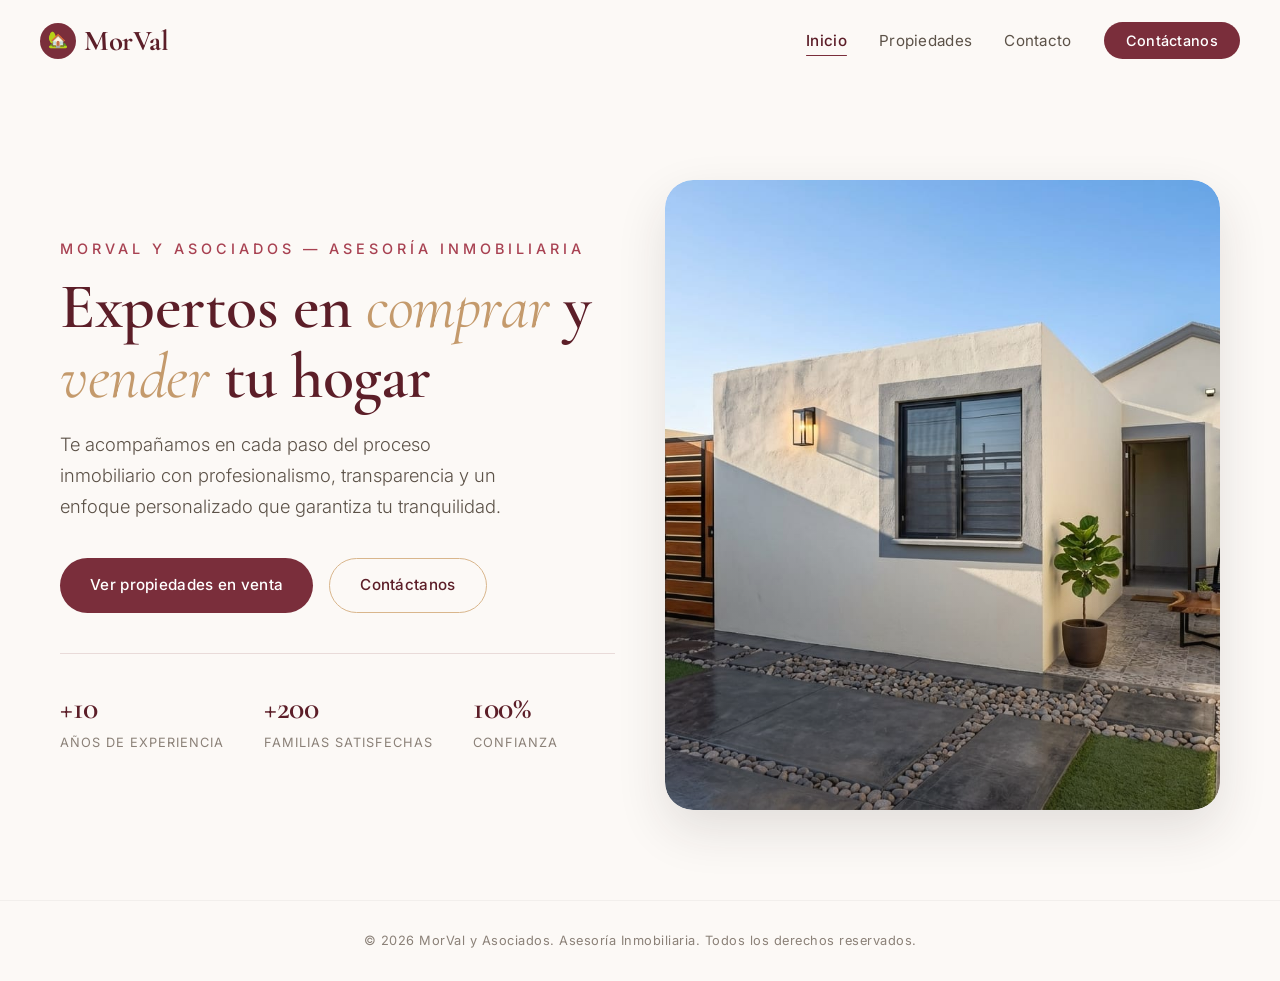
==== index.html @ b3f65556 "Add files via upload" ====
<!DOCTYPE html>
<html lang="es">
<head>
    <meta charset="UTF-8">
    <meta name="viewport" content="width=device-width, initial-scale=1.0">
    <title>MorVal y Asociados — Asesoría Inmobiliaria</title>
    <link href="https://fonts.googleapis.com/css2?family=Cormorant+Garamond:ital,wght@0,300;0,400;0,500;0,600;0,700;1,300;1,400&family=Inter:wght@300;400;500;600&display=swap" rel="stylesheet">
    <link rel="stylesheet" href="estilos.css">
</head>
<body>
    <nav class="navbar" id="navbar">
        <a href="index.html" class="navbar-brand">
            <span class="icon">🏡</span> MorVal
        </a>
        <ul class="nav-links" id="navLinks">
            <li><a href="index.html" class="active">Inicio</a></li>
            <li><a href="catalogo.html">Propiedades</a></li>
            <li><a href="contacto.html">Contacto</a></li>
            <li><a href="contacto.html" class="btn-contact-nav">Contáctanos</a></li>
        </ul>
        <button class="menu-toggle" id="menuToggle" aria-label="Menú">
            <span></span><span></span><span></span>
        </button>
    </nav>

    <main class="page-content">
        <div class="hero">
            <div class="hero-content">
                <p class="hero-eyebrow">MorVal y Asociados — Asesoría Inmobiliaria</p>
                <h1 class="hero-title">Expertos en <span>comprar</span> y <span>vender</span> tu hogar</h1>
                <p class="hero-subtitle">
                    Te acompañamos en cada paso del proceso inmobiliario con profesionalismo, transparencia y un enfoque personalizado que garantiza tu tranquilidad.
                </p>
                <div class="hero-buttons">
                    <a href="catalogo.html" class="btn btn-primary">Ver propiedades en venta</a>
                    <a href="contacto.html" class="btn btn-outline">Contáctanos</a>
                </div>
                <div class="hero-stats">
                    <div class="hero-stat">
                        <div class="hero-stat-number">+10</div>
                        <div class="hero-stat-label">Años de experiencia</div>
                    </div>
                    <div class="hero-stat">
                        <div class="hero-stat-number">+200</div>
                        <div class="hero-stat-label">Familias satisfechas</div>
                    </div>
                    <div class="hero-stat">
                        <div class="hero-stat-number">100%</div>
                        <div class="hero-stat-label">Confianza</div>
                    </div>
                </div>
            </div>
            <div class="hero-image">
                <img src="imagenes_casas/casa_inicio.jpeg"
                alt="Casa elegante" loading="eager">
            </div>
        </div>
    </main>

    <footer class="footer">
        © 2026 MorVal y Asociados. Asesoría Inmobiliaria. Todos los derechos reservados.
    </footer>

    <script src="script.js"></script>
</body>
</html>
---- estilos.css ----
:root {
    --bg-cream: #FCF9F6;
    --bg-warm: #F7F1EA;
    --wine: #7A2E3B;
    --wine-light: #A84252;
    --wine-dark: #5C1E28;
    --gold: #C49A6C;
    --gold-light: #D9B68C;
    --text-dark: #2C241E;
    --text-medium: #5C5248;
    --text-light: #8B8178;
    --white: #FFFFFF;
    --shadow-sm: 0 2px 12px rgba(44, 36, 30, 0.06);
    --shadow-md: 0 8px 32px rgba(44, 36, 30, 0.10);
    --shadow-lg: 0 20px 50px rgba(44, 36, 30, 0.12);
    --radius-sm: 8px;
    --radius-md: 14px;
    --radius-lg: 22px;
    --radius-xl: 28px;
    --transition: 0.35s cubic-bezier(0.25, 0.1, 0.25, 1);
}

* {
    margin: 0;
    padding: 0;
    box-sizing: border-box;
}

html {
    scroll-behavior: smooth;
}

body {
    font-family: 'Inter', sans-serif;
    background-color: var(--bg-cream);
    color: var(--text-dark);
    line-height: 1.6;
    overflow-x: hidden;
    -webkit-font-smoothing: antialiased;
}

/* ========== NAVBAR ========== */
.navbar {
    position: fixed;
    top: 0;
    left: 0;
    width: 100%;
    z-index: 1000;
    padding: 18px 40px;
    display: flex;
    align-items: center;
    justify-content: space-between;
    transition: var(--transition);
    background: transparent;
}

.navbar.scrolled {
    background: rgba(252, 249, 246, 0.92);
    backdrop-filter: blur(18px);
    -webkit-backdrop-filter: blur(18px);
    box-shadow: var(--shadow-sm);
    padding: 12px 40px;
}

.navbar-brand {
    font-family: 'Cormorant Garamond', serif;
    font-size: 1.8rem;
    font-weight: 700;
    color: var(--wine-dark);
    letter-spacing: -0.5px;
    text-decoration: none;
    display: flex;
    align-items: center;
    gap: 8px;
    cursor: pointer;
}

.navbar-brand .icon {
    width: 36px;
    height: 36px;
    background: var(--wine);
    border-radius: 50%;
    display: flex;
    align-items: center;
    justify-content: center;
    font-size: 1rem;
    color: white;
    transition: var(--transition);
}

.navbar.scrolled .navbar-brand .icon {
    background: var(--wine-dark);
}

.nav-links {
    display: flex;
    list-style: none;
    gap: 32px;
    align-items: center;
}

.nav-links a {
    text-decoration: none;
    color: var(--text-medium);
    font-size: 0.95rem;
    font-weight: 400;
    letter-spacing: 0.3px;
    transition: var(--transition);
    position: relative;
    padding: 6px 0;
    cursor: pointer;
}

.nav-links a::after {
    content: '';
    position: absolute;
    bottom: 0;
    left: 0;
    width: 0%;
    height: 1.5px;
    background: var(--wine);
    transition: var(--transition);
    border-radius: 2px;
}

.nav-links a:hover {
    color: var(--text-dark);
}
.nav-links a:hover::after {
    width: 100%;
}
.nav-links a.active {
    color: var(--wine-dark);
    font-weight: 500;
}
.nav-links a.active::after {
    width: 100%;
}

.btn-contact-nav {
    background: var(--wine);
    color: white !important;
    padding: 10px 22px !important;
    border-radius: 50px;
    font-weight: 500 !important;
    letter-spacing: 0.3px;
    transition: var(--transition);
    font-size: 0.9rem !important;
    cursor: pointer;
    border: none;
}
.btn-contact-nav:hover {
    background: var(--wine-dark);
    transform: translateY(-2px);
    box-shadow: var(--shadow-md);
}
.btn-contact-nav::after {
    display: none !important;
}

.menu-toggle {
    display: none;
    flex-direction: column;
    gap: 6px;
    cursor: pointer;
    z-index: 1001;
    background: none;
    border: none;
    padding: 6px;
}
.menu-toggle span {
    width: 26px;
    height: 2px;
    background: var(--text-dark);
    border-radius: 3px;
    transition: var(--transition);
}

/* ========== PAGE CONTENT ========== */
.page-content {
    min-height: 100vh;
    padding-top: 90px;
}

/* ========== HOME PAGE ========== */
.hero {
    display: flex;
    align-items: center;
    min-height: calc(100vh - 90px);
    padding: 0 60px;
    gap: 50px;
}

.hero-content {
    flex: 1;
    z-index: 2;
}

.hero-eyebrow {
    font-family: 'Inter', sans-serif;
    font-size: 0.9rem;
    letter-spacing: 4px;
    text-transform: uppercase;
    color: var(--wine-light);
    margin-bottom: 12px;
    font-weight: 500;
}

.hero-title {
    font-family: 'Cormorant Garamond', serif;
    font-size: 4rem;
    font-weight: 600;
    line-height: 1.1;
    color: var(--wine-dark);
    margin-bottom: 16px;
    letter-spacing: -0.5px;
}
.hero-title span {
    color: var(--gold);
    font-style: italic;
    font-weight: 400;
}

.hero-subtitle {
    font-size: 1.15rem;
    color: var(--text-medium);
    max-width: 460px;
    margin-bottom: 36px;
    line-height: 1.7;
    font-weight: 300;
}

.hero-buttons {
    display: flex;
    gap: 16px;
    flex-wrap: wrap;
}

.btn {
    padding: 14px 30px;
    border-radius: 50px;
    font-size: 0.95rem;
    font-weight: 500;
    letter-spacing: 0.3px;
    cursor: pointer;
    transition: var(--transition);
    text-decoration: none;
    display: inline-flex;
    align-items: center;
    gap: 8px;
    border: none;
    font-family: 'Inter', sans-serif;
}

.btn-primary {
    background: var(--wine);
    color: white;
}
.btn-primary:hover {
    background: var(--wine-dark);
    transform: translateY(-3px);
    box-shadow: var(--shadow-lg);
}

.btn-outline {
    background: transparent;
    color: var(--wine-dark);
    border: 1.5px solid var(--gold-light);
}
.btn-outline:hover {
    background: var(--gold-light);
    border-color: var(--gold-light);
    color: white;
    transform: translateY(-3px);
    box-shadow: var(--shadow-md);
}

.hero-image {
    flex: 1;
    position: relative;
    height: 70vh;
    min-height: 500px;
    border-radius: var(--radius-xl);
    overflow: hidden;
    box-shadow: var(--shadow-lg);
    z-index: 1;
}
.hero-image img {
    width: 100%;
    height: 100%;
    object-fit: cover;
    border-radius: var(--radius-xl);
    transition: transform 1.2s ease;
}
.hero-image:hover img {
    transform: scale(1.04);
}

.hero-image::before {
    content: '';
    position: absolute;
    inset: 0;
    background: linear-gradient(180deg, transparent 55%, rgba(44, 36, 30, 0.3) 100%);
    border-radius: var(--radius-xl);
    z-index: 2;
    pointer-events: none;
}

.hero-stats {
    display: flex;
    gap: 40px;
    margin-top: 40px;
    padding-top: 28px;
    border-top: 1px solid rgba(122, 46, 59, 0.15);
}
.hero-stat {
    text-align: left;
}
.hero-stat-number {
    font-family: 'Cormorant Garamond', serif;
    font-size: 2rem;
    font-weight: 600;
    color: var(--wine-dark);
    letter-spacing: -0.5px;
}
.hero-stat-label {
    font-size: 0.8rem;
    color: var(--text-light);
    letter-spacing: 1px;
    text-transform: uppercase;
    font-weight: 400;
}

/* ========== CATALOG PAGE ========== */
#catalog-page .page-content {
    padding: 100px 60px 80px;
}

.section-header {
    text-align: center;
    margin-bottom: 50px;
}
.section-tag {
    font-size: 0.8rem;
    letter-spacing: 4px;
    text-transform: uppercase;
    color: var(--wine-light);
    font-weight: 500;
    margin-bottom: 10px;
}
.section-title {
    font-family: 'Cormorant Garamond', serif;
    font-size: 3rem;
    font-weight: 500;
    color: var(--text-dark);
    letter-spacing: -0.3px;
}
.section-subtitle {
    color: var(--text-medium);
    font-weight: 300;
    max-width: 500px;
    margin: 10px auto 0;
    font-size: 1rem;
}

.catalog-grid {
    display: grid;
    grid-template-columns: repeat(auto-fill, minmax(340px, 1fr));
    gap: 30px;
    max-width: 1300px;
    margin: 0 auto;
}

.house-card {
    background: var(--white);
    border-radius: var(--radius-lg);
    overflow: hidden;
    cursor: pointer;
    transition: var(--transition);
    box-shadow: var(--shadow-sm);
    position: relative;
    border: 1px solid rgba(0, 0, 0, 0.04);
    text-decoration: none;
    color: inherit;
    display: block;
}
.house-card:hover {
    transform: translateY(-8px);
    box-shadow: var(--shadow-lg);
}

.house-card-image {
    width: 100%;
    height: 260px;
    overflow: hidden;
    position: relative;
}
.house-card-image img {
    width: 100%;
    height: 100%;
    object-fit: cover;
    transition: transform 0.7s ease;
}
.house-card:hover .house-card-image img {
    transform: scale(1.06);
}
.house-card-badge {
    position: absolute;
    top: 16px;
    left: 16px;
    background: var(--wine);
    color: white;
    padding: 6px 14px;
    border-radius: 50px;
    font-size: 0.78rem;
    font-weight: 500;
    letter-spacing: 0.5px;
    z-index: 2;
}
.house-card-body {
    padding: 20px 22px 24px;
}
.house-card-title {
    font-family: 'Cormorant Garamond', serif;
    font-size: 1.5rem;
    font-weight: 600;
    color: var(--text-dark);
    margin-bottom: 4px;
    letter-spacing: -0.2px;
}
.house-card-location {
    font-size: 0.85rem;
    color: var(--text-light);
    margin-bottom: 14px;
    display: flex;
    align-items: center;
    gap: 5px;
}
.house-card-features {
    display: flex;
    gap: 18px;
    flex-wrap: wrap;
    font-size: 0.82rem;
    color: var(--text-medium);
    padding-top: 12px;
    border-top: 1px solid rgba(0, 0, 0, 0.05);
}
.house-card-features span {
    display: flex;
    align-items: center;
    gap: 4px;
}
.house-card-price {
    font-family: 'Cormorant Garamond', serif;
    font-size: 1.4rem;
    font-weight: 600;
    color: var(--wine);
    margin-top: 10px;
}

/* ========== DETAIL PAGE ========== */
.detail-container {
    max-width: 1000px;
    margin: 0 auto;
    padding: 40px 30px;
}

.detail-image {
    width: 100%;
    height: 450px;
    object-fit: cover;
    border-radius: var(--radius-xl);
    margin-bottom: 30px;
    box-shadow: var(--shadow-md);
}

.detail-gallery {
    position: relative;
}
.gallery-main {
    position: relative;
}
.carousel-btn {
    position: absolute;
    top: 50%;
    transform: translateY(-50%);
    z-index: 5;
    background: rgba(0,0,0,0.45);
    color: white;
    border: none;
    width: 44px;
    height: 44px;
    border-radius: 50%;
    display: inline-flex;
    align-items: center;
    justify-content: center;
    font-size: 1.6rem;
    cursor: pointer;
}
.carousel-prev {
    left: 12px;
}
.carousel-next {
    right: 12px;
}
.gallery-thumbs {
    display: none; /* hidden by default; thumbnails available if you want them visible */
    margin-top: 14px;
    display: flex;
    gap: 10px;
}
.gallery-thumbs .thumb-btn {
    border: none;
    padding: 0;
    background: transparent;
    cursor: pointer;
}
.gallery-thumbs img {
    width: 84px;
    height: 60px;
    object-fit: cover;
    border-radius: 8px;
    box-shadow: var(--shadow-sm);
}

/* ========== LIGHTBOX ========== */
.lightbox {
    position: fixed;
    inset: 0;
    display: none;
    align-items: center;
    justify-content: center;
    background: rgba(0,0,0,0.85);
    z-index: 2000;
    padding: 20px;
}
.lightbox.active {
    display: flex;
}
.lightbox-content {
    max-width: 1200px;
    max-height: 90vh;
    width: 100%;
    display: flex;
    align-items: center;
    justify-content: center;
}
.lightbox-content img {
    max-width: 100%;
    max-height: 90vh;
    object-fit: contain;
    border-radius: 10px;
    box-shadow: 0 10px 40px rgba(0,0,0,0.6);
}
.lightbox-close {
    position: absolute;
    top: 18px;
    right: 18px;
    z-index: 2010;
    background: rgba(0,0,0,0.6);
    color: white;
    border: none;
    width: 44px;
    height: 44px;
    border-radius: 50%;
    font-size: 1.6rem;
    display: inline-flex;
    align-items: center;
    justify-content: center;
    cursor: pointer;
}
.lightbox-nav {
    position: absolute;
    top: 50%;
    transform: translateY(-50%);
    z-index: 2010;
    background: rgba(0,0,0,0.45);
    color: white;
    border: none;
    width: 56px;
    height: 56px;
    border-radius: 50%;
    display: inline-flex;
    align-items: center;
    justify-content: center;
    font-size: 2rem;
    cursor: pointer;
}
.lightbox-nav.prev { left: 24px; }
.lightbox-nav.next { right: 24px; }

@media (max-width: 600px) {
    .lightbox-nav { width: 44px; height: 44px; font-size: 1.6rem; }
    .lightbox-close { width: 40px; height: 40px; font-size: 1.4rem; }
}

.detail-badge {
    display: inline-block;
    background: var(--wine);
    color: white;
    padding: 6px 16px;
    border-radius: 50px;
    font-size: 0.8rem;
    font-weight: 500;
    letter-spacing: 0.5px;
    margin-bottom: 12px;
}

.detail-title {
    font-family: 'Cormorant Garamond', serif;
    font-size: 2.8rem;
    font-weight: 600;
    margin-bottom: 4px;
    letter-spacing: -0.3px;
    color: var(--wine-dark);
}

.detail-location {
    font-size: 1rem;
    color: var(--text-light);
    margin-bottom: 12px;
}

.detail-price {
    font-family: 'Cormorant Garamond', serif;
    font-size: 2.2rem;
    font-weight: 600;
    color: var(--wine);
    margin-bottom: 20px;
}

.detail-features {
    display: flex;
    gap: 24px;
    flex-wrap: wrap;
    margin-bottom: 24px;
    font-size: 1rem;
    color: var(--text-medium);
}
.detail-features span {
    background: var(--bg-warm);
    padding: 10px 18px;
    border-radius: 50px;
    font-weight: 500;
}

.detail-description {
    color: var(--text-medium);
    line-height: 1.8;
    font-size: 1rem;
    margin-bottom: 28px;
}

.detail-grid {
    display: grid;
    grid-template-columns: 1fr 1fr;
    gap: 14px;
    font-size: 0.95rem;
    color: var(--text-medium);
    background: var(--bg-cream);
    padding: 24px;
    border-radius: var(--radius-md);
    margin-bottom: 30px;
}
.detail-grid strong {
    color: var(--text-dark);
}

/* ========== CONTACT PAGE ========== */
#contact-page .page-content {
    display: flex;
    align-items: center;
    justify-content: center;
    min-height: calc(100vh - 90px);
    padding: 40px 20px;
}
.contact-wrapper {
    display: flex;
    gap: 50px;
    max-width: 900px;
    width: 100%;
    flex-wrap: wrap;
    justify-content: center;
}
.contact-card {
    background: var(--white);
    border-radius: var(--radius-xl);
    padding: 40px 34px;
    box-shadow: var(--shadow-md);
    text-align: center;
    flex: 1;
    min-width: 280px;
    max-width: 400px;
    border-top: 5px solid var(--wine);
}
.contact-card h3 {
    font-family: 'Cormorant Garamond', serif;
    font-size: 2rem;
    font-weight: 600;
    color: var(--wine-dark);
    margin-bottom: 16px;
}
.contact-card p {
    color: var(--text-medium);
    margin-bottom: 24px;
    font-size: 0.95rem;
}
.contact-info-vertical {
    display: flex;
    flex-direction: column;
    gap: 14px;
    margin-bottom: 24px;
    font-size: 0.95rem;
    color: var(--text-medium);
}
.contact-info-vertical a {
    color: var(--wine);
    text-decoration: none;
    font-weight: 500;
    transition: var(--transition);
}
.contact-info-vertical a:hover {
    color: var(--wine-dark);
}
.contact-buttons {
    display: flex;
    flex-wrap: wrap;
    gap: 12px;
    justify-content: center;
}
.btn-whatsapp {
    background: #25D366;
    color: white;
    padding: 12px 24px;
    border-radius: 50px;
    font-weight: 500;
    text-decoration: none;
    display: inline-flex;
    align-items: center;
    gap: 8px;
    transition: var(--transition);
    font-size: 0.9rem;
}
.btn-whatsapp:hover {
    background: #1DA851;
    transform: translateY(-2px);
}
.btn-facebook {
    background: #1877F2;
    color: white;
    padding: 12px 24px;
    border-radius: 50px;
    font-weight: 500;
    text-decoration: none;
    display: inline-flex;
    align-items: center;
    gap: 8px;
    transition: var(--transition);
    font-size: 0.9rem;
}
.btn-facebook:hover {
    background: #0D65D9;
    transform: translateY(-2px);
}

/* ========== FOOTER ========== */
.footer {
    text-align: center;
    padding: 30px;
    font-size: 0.8rem;
    color: var(--text-light);
    letter-spacing: 0.5px;
    border-top: 1px solid rgba(0, 0, 0, 0.04);
}

/* ========== RESPONSIVE ========== */
@media (max-width: 900px) {
    .hero {
        flex-direction: column;
        padding: 120px 28px 40px;
        gap: 30px;
        min-height: auto;
    }
    .hero-content {
        padding-top: 20px;
        text-align: center;
    }
    .hero-title {
        font-size: 2.8rem;
    }
    .hero-subtitle {
        max-width: 100%;
        margin: 0 auto 28px;
    }
    .hero-buttons {
        justify-content: center;
    }
    .hero-stats {
        justify-content: center;
        gap: 28px;
    }
    .hero-image {
        height: 45vh;
        min-height: 300px;
        width: 100%;
    }
    #catalog-page .page-content {
        padding: 60px 20px 50px;
    }
    .catalog-grid {
        grid-template-columns: 1fr;
    }
    .contact-wrapper {
        flex-direction: column;
        align-items: center;
    }
    .nav-links {
        position: fixed;
        top: 0;
        right: -100%;
        width: 70%;
        max-width: 320px;
        height: 100vh;
        background: rgba(252, 249, 246, 0.97);
        backdrop-filter: blur(20px);
        flex-direction: column;
        padding: 100px 30px 40px;
        gap: 20px;
        transition: right 0.4s ease;
        box-shadow: var(--shadow-lg);
        z-index: 999;
    }
    .nav-links.open {
        right: 0;
    }
    .menu-toggle {
        display: flex;
    }
    .navbar {
        padding: 14px 20px;
    }
    .navbar.scrolled {
        padding: 10px 20px;
    }
    .detail-image {
        height: 280px;
    }
    .detail-title {
        font-size: 2rem;
    }
}

@media (max-width: 480px) {
    .hero-title {
        font-size: 2.2rem;
    }
    .hero-stats {
        flex-wrap: wrap;
        gap: 18px;
    }
    .section-title {
        font-size: 2.2rem;
    }
    .detail-grid {
        grid-template-columns: 1fr;
    }
}

::-webkit-scrollbar {
    width: 6px;
}
::-webkit-scrollbar-track {
    background: transparent;
}
::-webkit-scrollbar-thumb {
    background: #d5cdc3;
    border-radius: 10px;
}
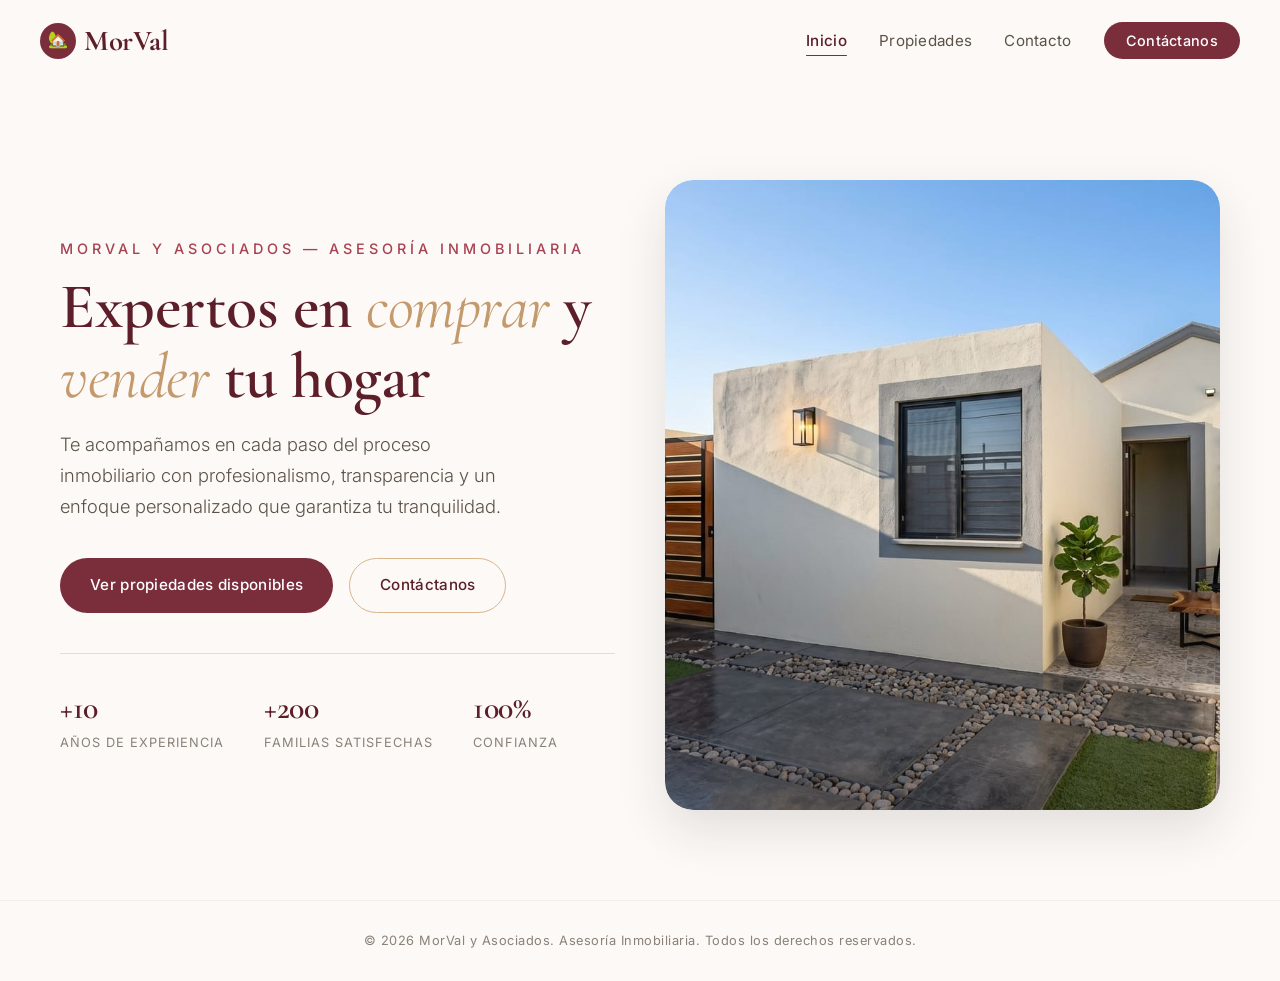
==== commit ae5202f2: "Add files via upload" ====
--- a/index.html
+++ b/index.html
@@ -32,7 +32,7 @@
                     Te acompañamos en cada paso del proceso inmobiliario con profesionalismo, transparencia y un enfoque personalizado que garantiza tu tranquilidad.
                 </p>
                 <div class="hero-buttons">
-                    <a href="catalogo.html" class="btn btn-primary">Ver propiedades en venta</a>
+                    <a href="catalogo.html" class="btn btn-primary">Ver propiedades disponibles</a>
                     <a href="contacto.html" class="btn btn-outline">Contáctanos</a>
                 </div>
                 <div class="hero-stats">
